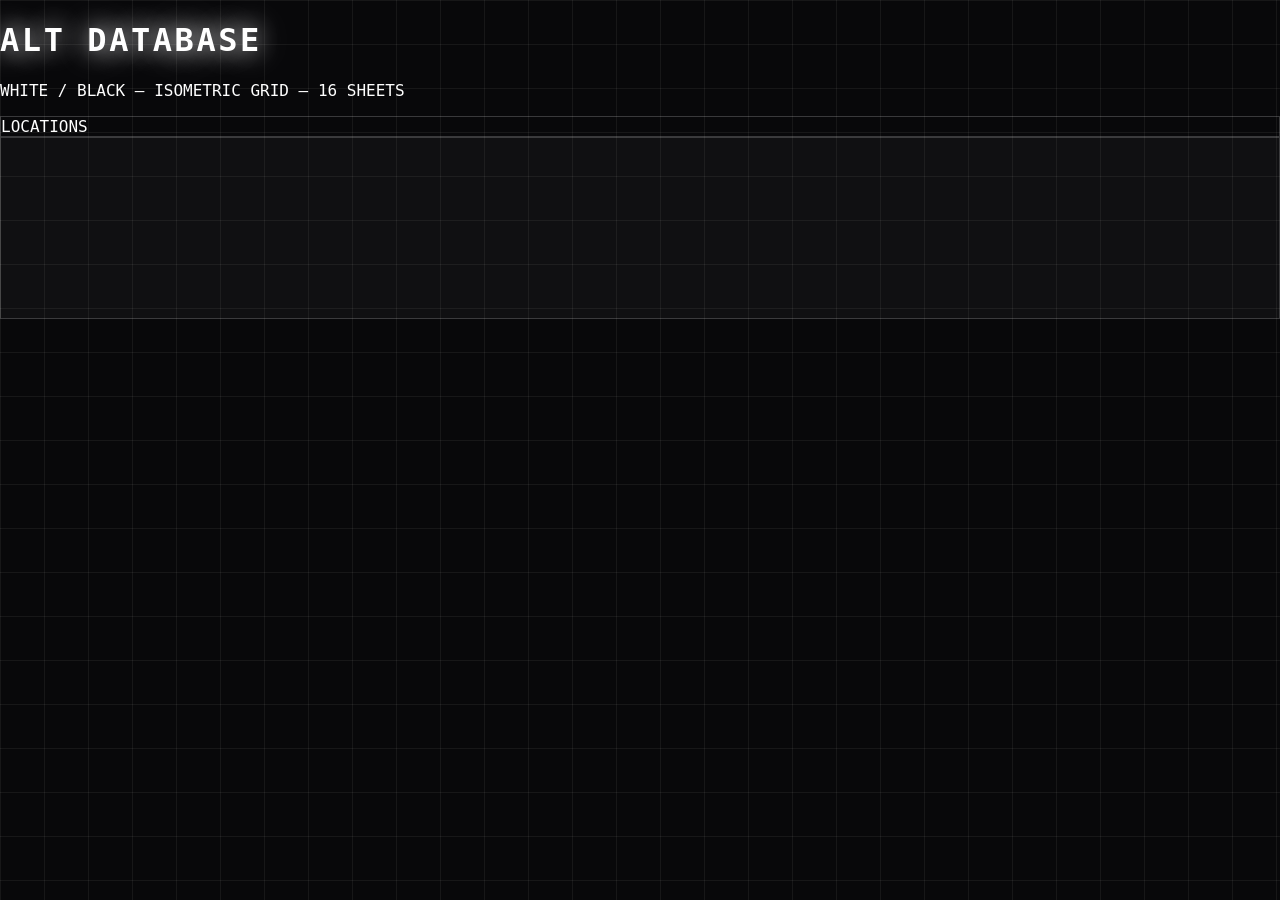
==== index.html @ 09b2c62d "alpha package uploaded Signed-off-by: Justin Bones <288229872+jus7inbones@users.noreply.github.com>" ====
<!DOCTYPE html>
<html lang="en"><head><meta charset="UTF-8"/>
<title>ALT — Public Database Wiki</title>
<style>
:root{--bg:#08080A;--panel:rgba(14,18,22,.60)}
body{margin:0;background:#08080A;color:#fff;font-family:"JetBrains Mono",monospace;
background-image:linear-gradient(rgba(255,255,255,.06) 1px,transparent 1px),linear-gradient(90deg,rgba(255,255,255,.06) 1px,transparent 1px);background-size:44px 44px}
h1{text-shadow:0 0 24px #fff,0 0 60px rgba(255,255,255,.4);letter-spacing:.08em}
.card{background:rgba(255,255,255,.03);border:1px solid rgba(255,255,255,.9);border-color:rgba(255,255,255,.18);min-height:180px}
.tab{background:transparent;border:1px solid rgba(255,255,255,.2)}
</style></head>
<body data-wiki-src="wiki://alt.lore/01_locations/hub" data-markdown-src="/wiki/01_locations/hub.md" data-sheet="01_LOCATIONS" data-bg="TAG:ALT-BG-WALLPAPER-3840x2160" data-bg-size="3840x2160" data-bg-replaceable="true">
<header><h1>ALT DATABASE</h1><p>WHITE / BLACK — ISOMETRIC GRID — 16 SHEETS</p></header>
<nav class="tab">LOCATIONS</nav>
<main><article class="card" data-placeholder="P2.A-PLACEHOLDER"><!-- loader injects wiki md here --></article></main>
<script>/* fetch md, parse SET [BorderFrameBackground], inject at 12% grid opacity */</script>
</body></html>
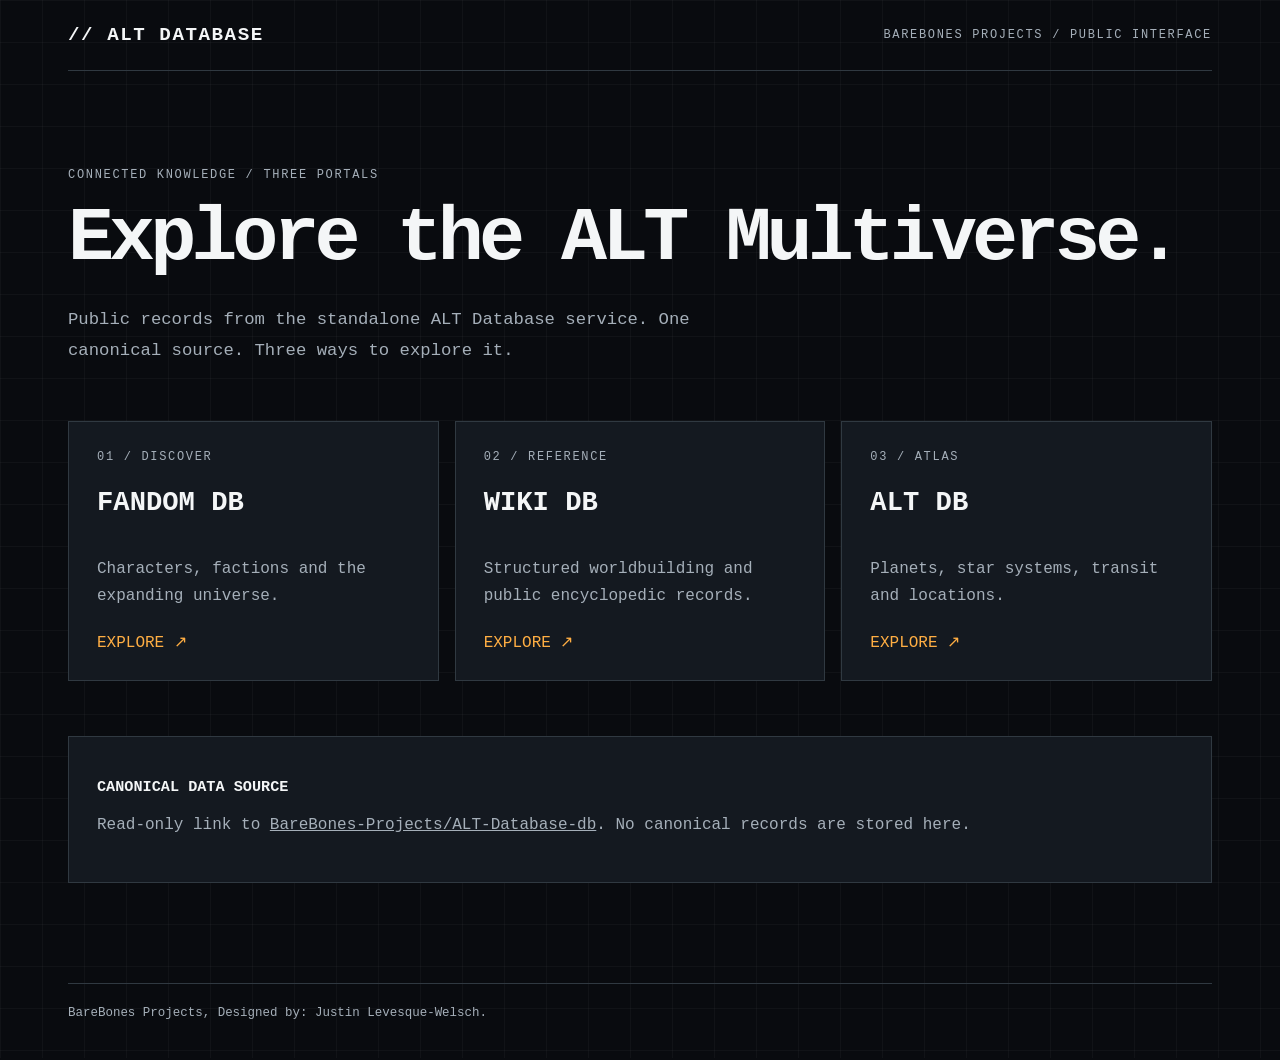
==== commit 1095e5fa: "docs(web): update index.html for standalone portal" ====
--- a/index.html
+++ b/index.html
@@ -1,17 +1 @@
-<!DOCTYPE html>
-<html lang="en"><head><meta charset="UTF-8"/>
-<title>ALT — Public Database Wiki</title>
-<style>
-:root{--bg:#08080A;--panel:rgba(14,18,22,.60)}
-body{margin:0;background:#08080A;color:#fff;font-family:"JetBrains Mono",monospace;
-background-image:linear-gradient(rgba(255,255,255,.06) 1px,transparent 1px),linear-gradient(90deg,rgba(255,255,255,.06) 1px,transparent 1px);background-size:44px 44px}
-h1{text-shadow:0 0 24px #fff,0 0 60px rgba(255,255,255,.4);letter-spacing:.08em}
-.card{background:rgba(255,255,255,.03);border:1px solid rgba(255,255,255,.9);border-color:rgba(255,255,255,.18);min-height:180px}
-.tab{background:transparent;border:1px solid rgba(255,255,255,.2)}
-</style></head>
-<body data-wiki-src="wiki://alt.lore/01_locations/hub" data-markdown-src="/wiki/01_locations/hub.md" data-sheet="01_LOCATIONS" data-bg="TAG:ALT-BG-WALLPAPER-3840x2160" data-bg-size="3840x2160" data-bg-replaceable="true">
-<header><h1>ALT DATABASE</h1><p>WHITE / BLACK — ISOMETRIC GRID — 16 SHEETS</p></header>
-<nav class="tab">LOCATIONS</nav>
-<main><article class="card" data-placeholder="P2.A-PLACEHOLDER"><!-- loader injects wiki md here --></article></main>
-<script>/* fetch md, parse SET [BorderFrameBackground], inject at 12% grid opacity */</script>
-</body></html>
+<!doctype html><html lang="en"><head><meta charset="utf-8"><meta name="viewport" content="width=device-width,initial-scale=1"><meta name="description" content="ALT Multiverse public database portals"><title>ALT DATABASE // PORTALS</title><link rel="stylesheet" href="styles.css"></head><body data-view="home"><div class="wrap"><header><a class="brand" href="./">// ALT DATABASE</a><span class="tag">BAREBONES PROJECTS / PUBLIC INTERFACE</span></header><main><p class="eyebrow">CONNECTED KNOWLEDGE / THREE PORTALS</p><h1>Explore the ALT Multiverse.</h1><p class="intro">Public records from the standalone ALT Database service. One canonical source. Three ways to explore it.</p><div class="portal-grid"><a class="portal" href="fandom-db/"><small>01 / DISCOVER</small><h2>FANDOM DB</h2><p>Characters, factions and the expanding universe.</p><span>EXPLORE ↗</span></a><a class="portal" href="wiki-db/"><small>02 / REFERENCE</small><h2>WIKI DB</h2><p>Structured worldbuilding and public encyclopedic records.</p><span>EXPLORE ↗</span></a><a class="portal" href="alt-db/"><small>03 / ATLAS</small><h2>ALT DB</h2><p>Planets, star systems, transit and locations.</p><span>EXPLORE ↗</span></a></div><section class="status"><h2>CANONICAL DATA SOURCE</h2><p>Read-only link to <a href="https://github.com/BareBones-Projects/ALT-Database-db">BareBones-Projects/ALT-Database-db</a>. No canonical records are stored here.</p></section></main><footer>BareBones Projects, Designed by: Justin Levesque-Welsch.</footer></div></body></html>
--- a/styles.css
+++ b/styles.css
@@ -0,0 +1,3 @@
+/* BareBones Projects, Designed by: Justin Levesque-Welsch. */
+:root{color-scheme:dark;--bg:#090b0f;--fg:#f4f6f7;--muted:#a5afb9;--line:#303941;--panel:#141920}
+*{box-sizing:border-box}html{font-family:ui-monospace,SFMono-Regular,Consolas,monospace;background:var(--bg);color:var(--fg)}body{margin:0;min-height:100vh;background-image:linear-gradient(#ffffff08 1px,transparent 1px),linear-gradient(90deg,#ffffff08 1px,transparent 1px);background-size:42px 42px}a{color:inherit}a:hover,a:focus-visible{color:#ffae43}.wrap{max-width:1200px;margin:auto;padding:0 28px}header{border-bottom:1px solid var(--line);padding:24px 0;display:flex;align-items:center;justify-content:space-between;gap:20px;flex-wrap:wrap}.brand{font-size:1.2rem;letter-spacing:.08em;font-weight:800;text-decoration:none}nav{display:flex;gap:20px}nav a{font-size:.85rem;text-decoration:none}nav a[aria-current=page]{color:#ffae43}.tag,.eyebrow,small{color:var(--muted);font-size:.75rem;letter-spacing:.14em}main{padding:85px 0 100px;min-height:75vh}h1{font-size:clamp(2.4rem,6vw,5.7rem);letter-spacing:-.065em;line-height:1.07;margin:16px 0 24px}h2{font-size:1.25rem}.intro{max-width:720px;color:var(--muted);font-size:1.08rem;line-height:1.8}.portal-grid,.records{display:grid;grid-template-columns:repeat(3,minmax(0,1fr));gap:16px;margin:55px 0}.portal,.record,.status{border:1px solid var(--line);background:var(--panel);padding:28px}.portal{text-decoration:none;display:flex;flex-direction:column;min-height:260px}.portal:hover{border-color:#ffae43}.portal h2{font-size:1.7rem}.portal p,.record p,.status p{color:var(--muted);line-height:1.65;overflow-wrap:anywhere}.portal span{margin-top:auto;color:#ffae43}.status{margin-top:28px}.status h2{font-size:.95rem}.toolbar{display:flex;flex-direction:column;gap:12px;max-width:680px;margin:45px 0 24px}.toolbar label{font-size:.8rem;letter-spacing:.12em}input{background:#10151a;color:var(--fg);border:1px solid #65717c;padding:16px;font:inherit;border-radius:0}input:focus-visible{outline:2px solid #ffae43;outline-offset:2px}#message{min-height:1.5em;color:var(--muted)}.records{margin-top:22px}.record h2{overflow-wrap:anywhere}.record small{text-transform:uppercase}footer{border-top:1px solid var(--line);padding:22px 0 38px;color:var(--muted);font-size:.78rem}@media(max-width:850px){.portal-grid,.records{grid-template-columns:1fr}main{padding-top:50px}.wrap{padding:0 18px}}
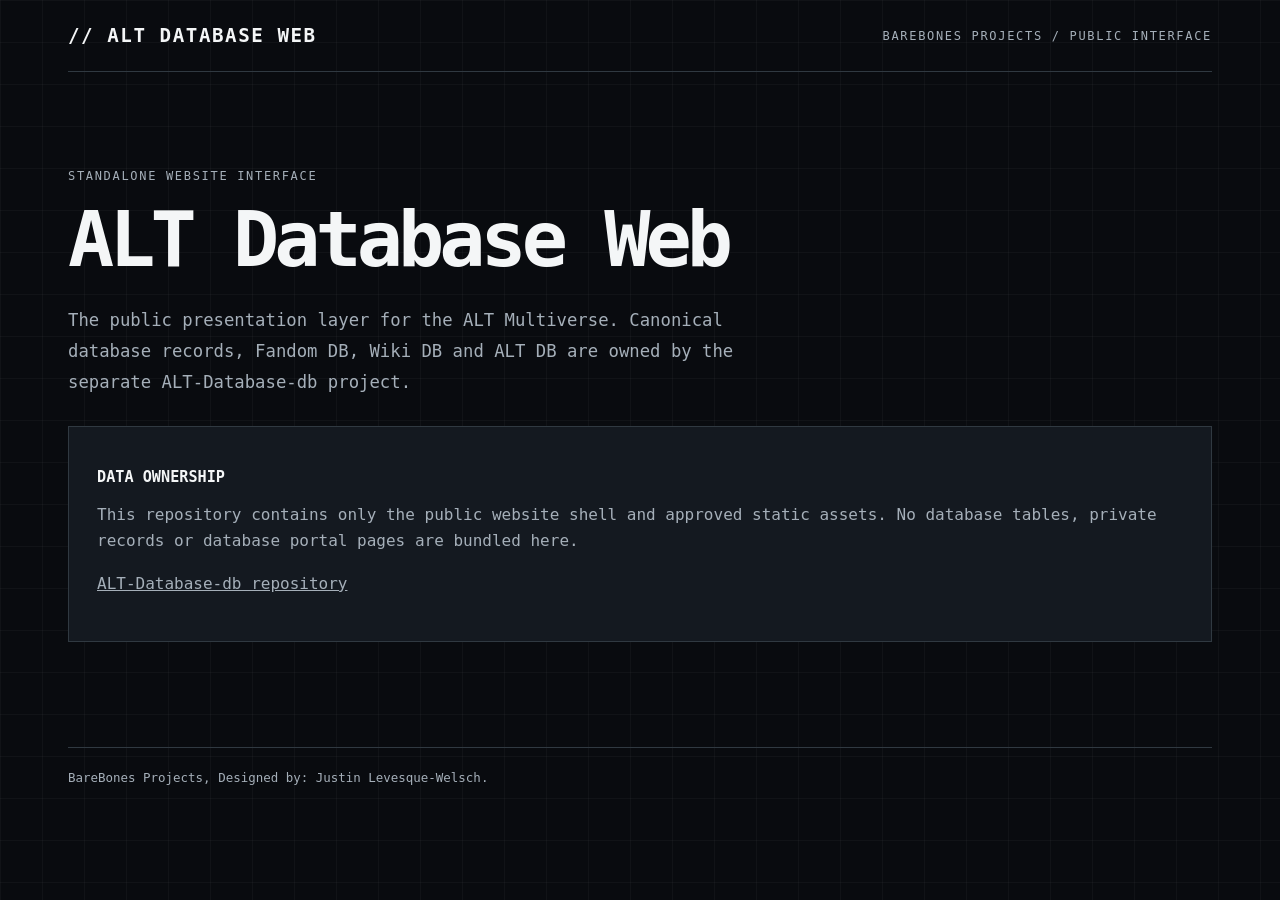
==== commit 347a0a89: "refactor: separate database portals from index.html" ====
--- a/index.html
+++ b/index.html
@@ -1 +1,4 @@
-<!doctype html><html lang="en"><head><meta charset="utf-8"><meta name="viewport" content="width=device-width,initial-scale=1"><meta name="description" content="ALT Multiverse public database portals"><title>ALT DATABASE // PORTALS</title><link rel="stylesheet" href="styles.css"></head><body data-view="home"><div class="wrap"><header><a class="brand" href="./">// ALT DATABASE</a><span class="tag">BAREBONES PROJECTS / PUBLIC INTERFACE</span></header><main><p class="eyebrow">CONNECTED KNOWLEDGE / THREE PORTALS</p><h1>Explore the ALT Multiverse.</h1><p class="intro">Public records from the standalone ALT Database service. One canonical source. Three ways to explore it.</p><div class="portal-grid"><a class="portal" href="fandom-db/"><small>01 / DISCOVER</small><h2>FANDOM DB</h2><p>Characters, factions and the expanding universe.</p><span>EXPLORE ↗</span></a><a class="portal" href="wiki-db/"><small>02 / REFERENCE</small><h2>WIKI DB</h2><p>Structured worldbuilding and public encyclopedic records.</p><span>EXPLORE ↗</span></a><a class="portal" href="alt-db/"><small>03 / ATLAS</small><h2>ALT DB</h2><p>Planets, star systems, transit and locations.</p><span>EXPLORE ↗</span></a></div><section class="status"><h2>CANONICAL DATA SOURCE</h2><p>Read-only link to <a href="https://github.com/BareBones-Projects/ALT-Database-db">BareBones-Projects/ALT-Database-db</a>. No canonical records are stored here.</p></section></main><footer>BareBones Projects, Designed by: Justin Levesque-Welsch.</footer></div></body></html>+<!doctype html>
+<!-- BareBones Projects, Designed by: Justin Levesque-Welsch. -->
+<html lang="en"><head><meta charset="utf-8"><meta name="viewport" content="width=device-width,initial-scale=1"><meta name="description" content="ALT Database Web public interface"><title>ALT DATABASE WEB</title><link rel="stylesheet" href="styles.css"></head>
+<body data-view="home"><div class="wrap"><header><a class="brand" href="./">// ALT DATABASE WEB</a><span class="tag">BAREBONES PROJECTS / PUBLIC INTERFACE</span></header><main><p class="eyebrow">STANDALONE WEBSITE INTERFACE</p><h1>ALT Database Web</h1><p class="intro">The public presentation layer for the ALT Multiverse. Canonical database records, Fandom DB, Wiki DB and ALT DB are owned by the separate ALT-Database-db project.</p><section class="status"><h2>DATA OWNERSHIP</h2><p>This repository contains only the public website shell and approved static assets. No database tables, private records or database portal pages are bundled here.</p><p><a href="https://github.com/BareBones-Projects/ALT-Database-db">ALT-Database-db repository</a></p></section></main><footer>BareBones Projects, Designed by: Justin Levesque-Welsch.</footer></div></body></html>
